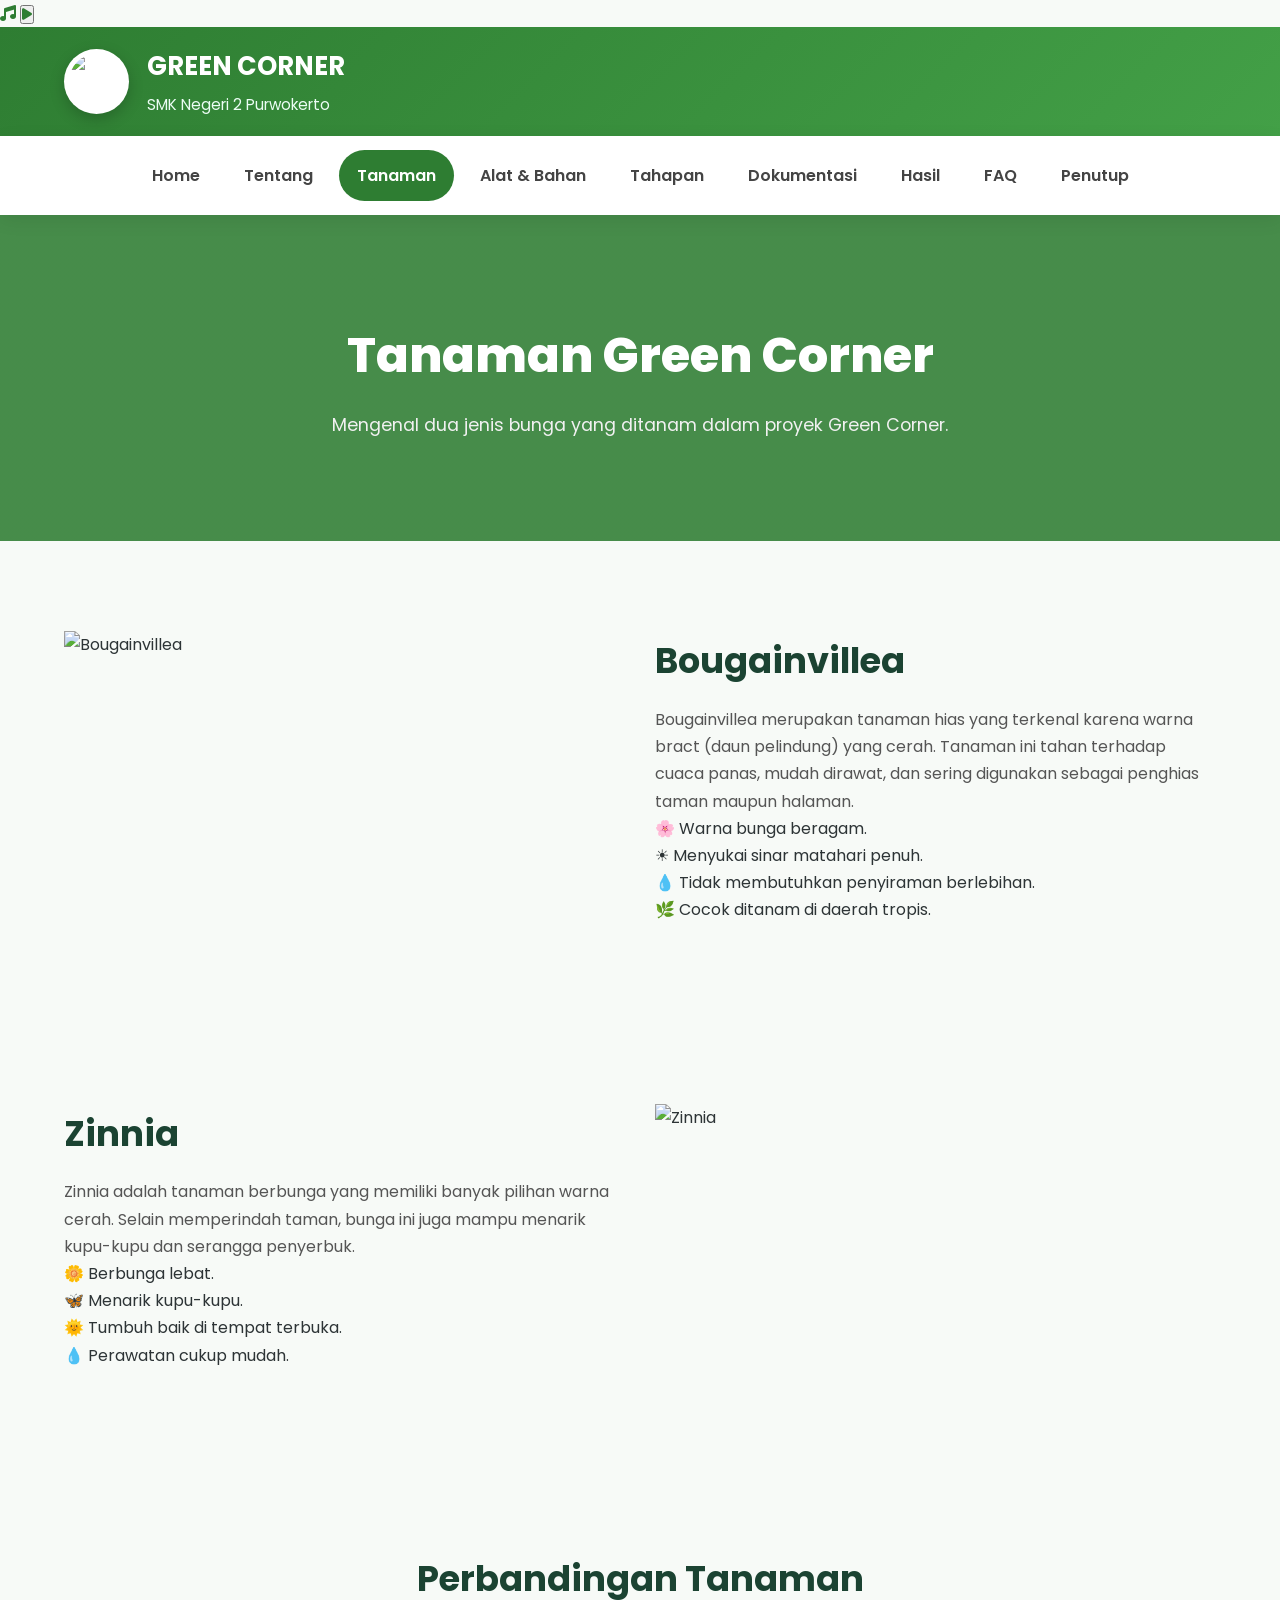
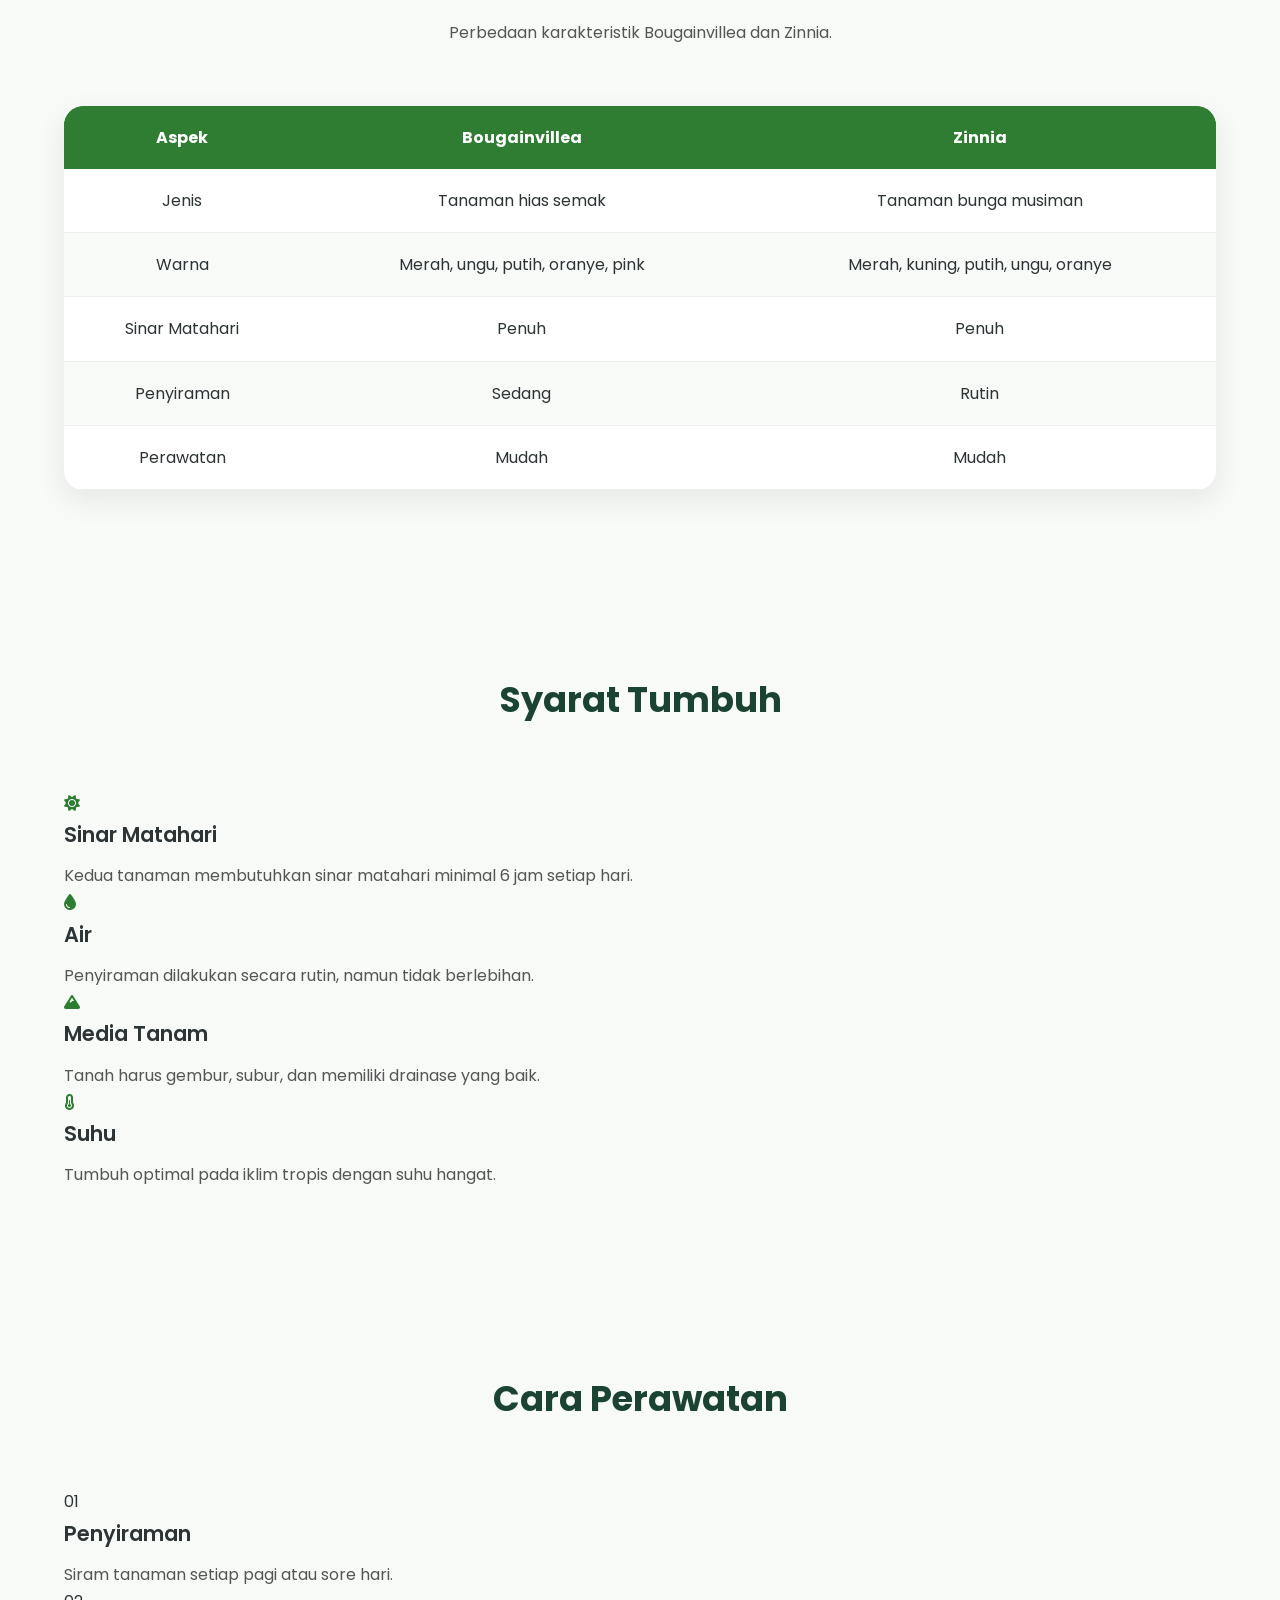
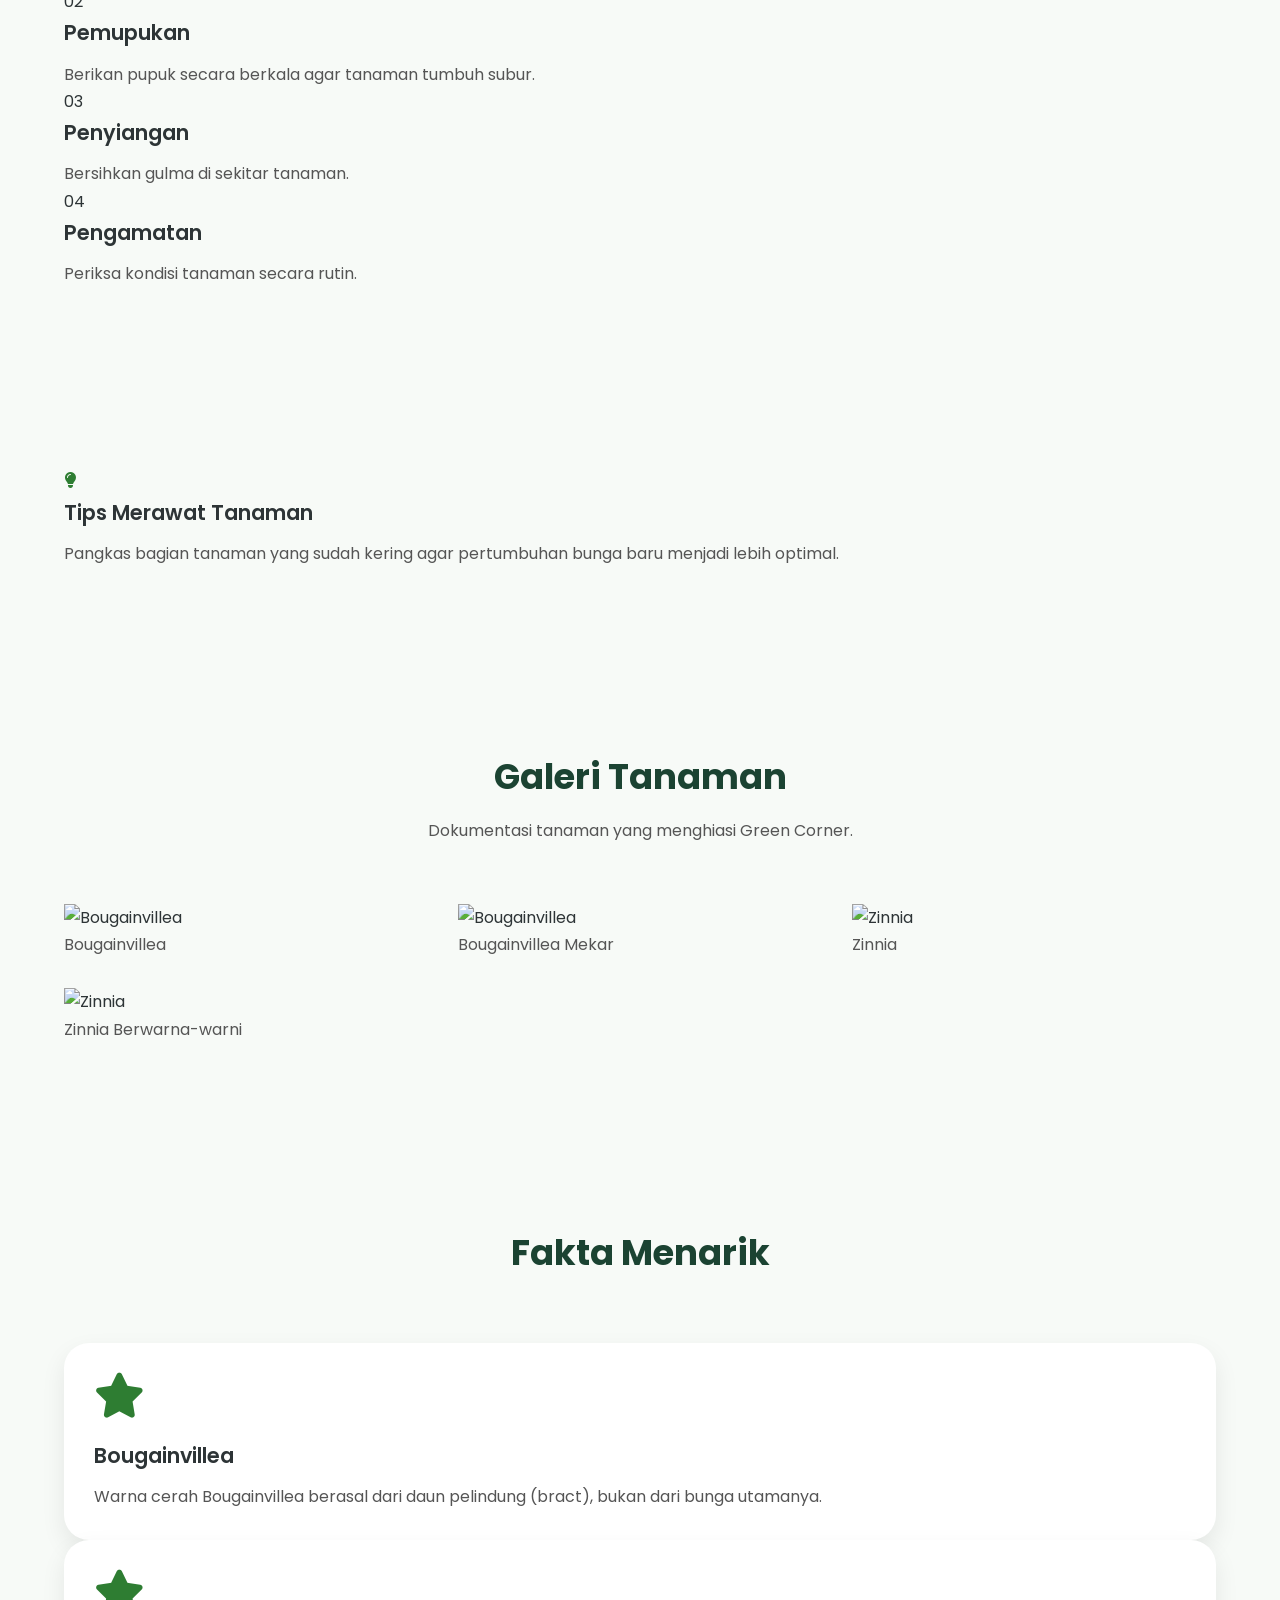
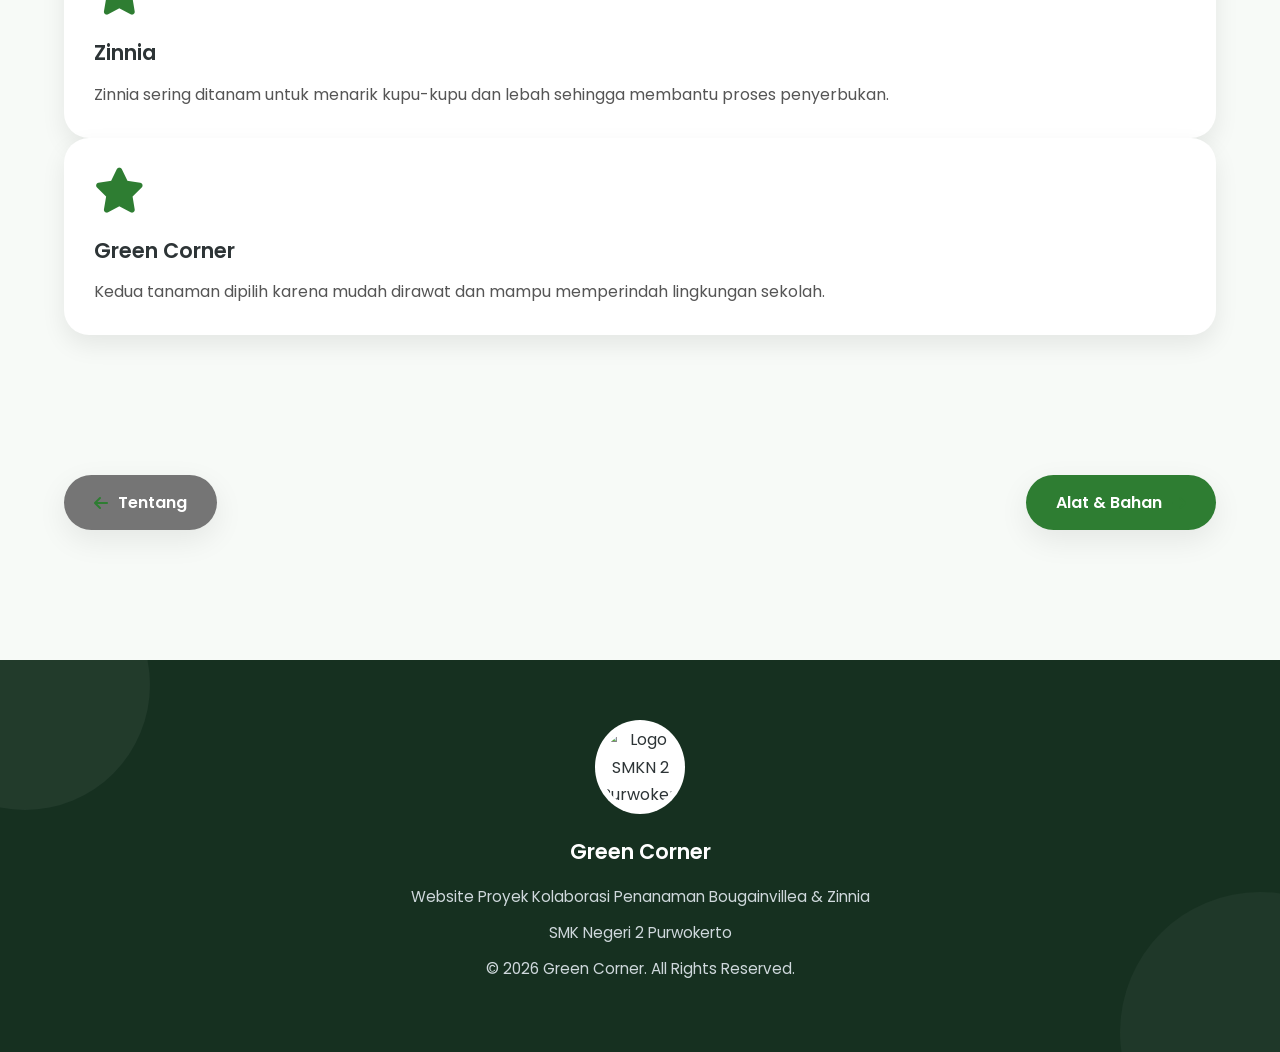
==== tanaman.html @ 32d4b435 "first file" ====
<!DOCTYPE html>
<html lang="id">

<head>

    <meta charset="UTF-8">

    <meta name="viewport" content="width=device-width, initial-scale=1.0">

    <title>Tanaman | Green Corner</title>

    <link rel="icon" href="assets/logo/logo.png">

    <!-- Google Font -->

    <link rel="preconnect" href="https://fonts.googleapis.com">

    <link rel="preconnect" href="https://fonts.gstatic.com" crossorigin>

    <link href="https://fonts.googleapis.com/css2?family=Poppins:wght@300;400;500;600;700;800&display=swap"
        rel="stylesheet">

    <!-- Font Awesome -->

    <link rel="stylesheet"
        href="https://cdnjs.cloudflare.com/ajax/libs/font-awesome/6.7.2/css/all.min.css">

    <!-- CSS -->

    <link rel="stylesheet" href="style.css">

</head>


<!-- =====================================
     MUSIC PLAYER
===================================== -->

<div class="music-player">


<i class="fa-solid fa-music"></i>


<button id="musicBtn">

<i class="fa-solid fa-play"></i>

</button>


<audio id="bgMusic" loop>

<source src="assets/music/nature.mp3">

</audio>


</div>



<body>

<!-- ===================================== -->
<!-- HEADER -->
<!-- ===================================== -->

<header class="top-header">

    <div class="container">

        <div class="header-content">

            <img src="assets/logo/logo.png"
                alt="Logo"
                class="logo">

            <div>

                <h2>GREEN CORNER</h2>

                <p>SMK Negeri 2 Purwokerto</p>

            </div>

        </div>

    </div>

</header>

<!-- ===================================== -->
<!-- NAVBAR -->
<!-- ===================================== -->

<nav class="navbar">

    <div class="container">

        <ul>

            <li><a href="home.html">Home</a></li>

            <li><a href="tentang.html">Tentang</a></li>

            <li><a href="tanaman.html" class="active">Tanaman</a></li>

            <li><a href="alat.html">Alat & Bahan</a></li>

            <li><a href="tahapan.html">Tahapan</a></li>

            <li><a href="dokumentasi.html">Dokumentasi</a></li>

            <li><a href="hasil.html">Hasil</a></li>

            <li><a href="faq.html">FAQ</a></li>

            <li><a href="penutup.html">Penutup</a></li>

        </ul>

    </div>

</nav>

<!-- ===================================== -->
<!-- PAGE BANNER -->
<!-- ===================================== -->

<section class="page-banner">

    <div class="container">

        <h1>Tanaman Green Corner</h1>

        <p>

            Mengenal dua jenis bunga yang ditanam
            dalam proyek Green Corner.

        </p>

    </div>

</section>

<!-- ===================================== -->
<!-- BOUGAINVILLEA -->
<!-- ===================================== -->

<section class="plant-section">

    <div class="container">

        <div class="plant-grid">

            <div class="plant-image">

                <img src="assets/images/bougainvillea.jpg"
                    alt="Bougainvillea">

            </div>

            <div class="plant-content">

                <h2>Bougainvillea</h2>

                <p>

                    Bougainvillea merupakan tanaman hias yang terkenal
                    karena warna bract (daun pelindung) yang cerah.
                    Tanaman ini tahan terhadap cuaca panas,
                    mudah dirawat, dan sering digunakan sebagai
                    penghias taman maupun halaman.

                </p>

                <ul>

                    <li>🌸 Warna bunga beragam.</li>

                    <li>☀ Menyukai sinar matahari penuh.</li>

                    <li>💧 Tidak membutuhkan penyiraman berlebihan.</li>

                    <li>🌿 Cocok ditanam di daerah tropis.</li>

                </ul>

            </div>

        </div>

    </div>

</section>

<!-- ===================================== -->
<!-- ZINNIA -->
<!-- ===================================== -->

<section class="plant-section">

    <div class="container">

        <div class="plant-grid reverse">

            <div class="plant-content">

                <h2>Zinnia</h2>

                <p>

                    Zinnia adalah tanaman berbunga yang memiliki
                    banyak pilihan warna cerah. Selain memperindah
                    taman, bunga ini juga mampu menarik kupu-kupu
                    dan serangga penyerbuk.

                </p>

                <ul>

                    <li>🌼 Berbunga lebat.</li>

                    <li>🦋 Menarik kupu-kupu.</li>

                    <li>🌞 Tumbuh baik di tempat terbuka.</li>

                    <li>💧 Perawatan cukup mudah.</li>

                </ul>

            </div>

            <div class="plant-image">

                <img src="assets/images/zinnia.jpg"
                    alt="Zinnia">

            </div>

        </div>

    </div>

</section>


<!-- ===================================== -->
<!-- PERBANDINGAN TANAMAN -->
<!-- ===================================== -->

<section class="comparison">

    <div class="container">

        <div class="section-title">

            <h2>Perbandingan Tanaman</h2>

            <p>
                Perbedaan karakteristik Bougainvillea dan Zinnia.
            </p>

        </div>

        <div class="table-responsive">

            <table>

                <thead>

                    <tr>

                        <th>Aspek</th>

                        <th>Bougainvillea</th>

                        <th>Zinnia</th>

                    </tr>

                </thead>

                <tbody>

                    <tr>

                        <td>Jenis</td>

                        <td>Tanaman hias semak</td>

                        <td>Tanaman bunga musiman</td>

                    </tr>

                    <tr>

                        <td>Warna</td>

                        <td>Merah, ungu, putih, oranye, pink</td>

                        <td>Merah, kuning, putih, ungu, oranye</td>

                    </tr>

                    <tr>

                        <td>Sinar Matahari</td>

                        <td>Penuh</td>

                        <td>Penuh</td>

                    </tr>

                    <tr>

                        <td>Penyiraman</td>

                        <td>Sedang</td>

                        <td>Rutin</td>

                    </tr>

                    <tr>

                        <td>Perawatan</td>

                        <td>Mudah</td>

                        <td>Mudah</td>

                    </tr>

                </tbody>

            </table>

        </div>

    </div>

</section>

<!-- ===================================== -->
<!-- SYARAT TUMBUH -->
<!-- ===================================== -->

<section class="requirements">

    <div class="container">

        <div class="section-title">

            <h2>Syarat Tumbuh</h2>

        </div>

        <div class="requirement-grid">

            <div class="requirement-card">

                <i class="fa-solid fa-sun"></i>

                <h3>Sinar Matahari</h3>

                <p>

                    Kedua tanaman membutuhkan sinar matahari
                    minimal 6 jam setiap hari.

                </p>

            </div>

            <div class="requirement-card">

                <i class="fa-solid fa-droplet"></i>

                <h3>Air</h3>

                <p>

                    Penyiraman dilakukan secara rutin,
                    namun tidak berlebihan.

                </p>

            </div>

            <div class="requirement-card">

                <i class="fa-solid fa-mountain"></i>

                <h3>Media Tanam</h3>

                <p>

                    Tanah harus gembur, subur,
                    dan memiliki drainase yang baik.

                </p>

            </div>

            <div class="requirement-card">

                <i class="fa-solid fa-temperature-half"></i>

                <h3>Suhu</h3>

                <p>

                    Tumbuh optimal pada iklim tropis
                    dengan suhu hangat.

                </p>

            </div>

        </div>

    </div>

</section>

<!-- ===================================== -->
<!-- CARA PERAWATAN -->
<!-- ===================================== -->

<section class="care">

    <div class="container">

        <div class="section-title">

            <h2>Cara Perawatan</h2>

        </div>

        <div class="care-grid">

            <div class="care-card">

                <span>01</span>

                <h3>Penyiraman</h3>

                <p>

                    Siram tanaman setiap pagi
                    atau sore hari.

                </p>

            </div>

            <div class="care-card">

                <span>02</span>

                <h3>Pemupukan</h3>

                <p>

                    Berikan pupuk secara berkala
                    agar tanaman tumbuh subur.

                </p>

            </div>

            <div class="care-card">

                <span>03</span>

                <h3>Penyiangan</h3>

                <p>

                    Bersihkan gulma di sekitar tanaman.

                </p>

            </div>

            <div class="care-card">

                <span>04</span>

                <h3>Pengamatan</h3>

                <p>

                    Periksa kondisi tanaman
                    secara rutin.

                </p>

            </div>

        </div>

    </div>

</section>

<!-- ===================================== -->
<!-- TIPS MERAWAT -->
<!-- ===================================== -->

<section class="plant-tips">

    <div class="container">

        <div class="tips-box">

            <i class="fa-solid fa-lightbulb"></i>

            <div>

                <h3>Tips Merawat Tanaman</h3>

                <p>

                    Pangkas bagian tanaman yang sudah kering
                    agar pertumbuhan bunga baru menjadi lebih optimal.

                </p>

            </div>

        </div>

    </div>

</section>


<!-- ===================================== -->
<!-- GALERI TANAMAN -->
<!-- ===================================== -->

<section class="gallery">

    <div class="container">

        <div class="section-title">

            <h2>Galeri Tanaman</h2>

            <p>
                Dokumentasi tanaman yang menghiasi Green Corner.
            </p>

        </div>

        <div class="gallery-grid">

            <div class="gallery-card">

                <img src="assets/images/bougainvillea1.jpg"
                     alt="Bougainvillea">

                <p>Bougainvillea</p>

            </div>

            <div class="gallery-card">

                <img src="assets/images/bougainvillea2.jpg"
                     alt="Bougainvillea">

                <p>Bougainvillea Mekar</p>

            </div>

            <div class="gallery-card">

                <img src="assets/images/zinnia1.jpg"
                     alt="Zinnia">

                <p>Zinnia</p>

            </div>

            <div class="gallery-card">

                <img src="assets/images/zinnia2.jpg"
                     alt="Zinnia">

                <p>Zinnia Berwarna-warni</p>

            </div>

        </div>

    </div>

</section>


<!-- ===================================== -->
<!-- FAKTA MENARIK -->
<!-- ===================================== -->

<section class="facts">

    <div class="container">

        <div class="section-title">

            <h2>Fakta Menarik</h2>

        </div>

        <div class="fact-grid">

            <div class="fact-card">

                <i class="fa-solid fa-star"></i>

                <h3>Bougainvillea</h3>

                <p>

                    Warna cerah Bougainvillea berasal dari daun
                    pelindung (bract), bukan dari bunga utamanya.

                </p>

            </div>

            <div class="fact-card">

                <i class="fa-solid fa-star"></i>

                <h3>Zinnia</h3>

                <p>

                    Zinnia sering ditanam untuk menarik kupu-kupu
                    dan lebah sehingga membantu proses penyerbukan.

                </p>

            </div>

            <div class="fact-card">

                <i class="fa-solid fa-star"></i>

                <h3>Green Corner</h3>

                <p>

                    Kedua tanaman dipilih karena mudah dirawat
                    dan mampu memperindah lingkungan sekolah.

                </p>

            </div>

        </div>

    </div>

</section>


<!-- ===================================== -->
<!-- PAGE NAVIGATION -->
<!-- ===================================== -->

<section class="page-navigation">

    <div class="container">

        <div class="navigation-button">

            <a href="tentang.html" class="back-btn">

                <i class="fa-solid fa-arrow-left"></i>

                Tentang

            </a>

            <a href="alat.html" class="next-btn">

                Alat & Bahan

                <i class="fa-solid fa-arrow-right"></i>

            </a>

        </div>

    </div>

</section>


<!-- ===================================== -->
<!-- FOOTER -->
<!-- ===================================== -->

<footer>

    <div class="container">

        <img src="assets/logo/logo.png"
             class="footer-logo"
             alt="Logo SMKN 2 Purwokerto">

        <h3>Green Corner</h3>

        <p>

            Website Proyek Kolaborasi
            Penanaman Bougainvillea & Zinnia

        </p>

        <p>

            SMK Negeri 2 Purwokerto

        </p>

        <p>

            © 2026 Green Corner.
            All Rights Reserved.

        </p>

    </div>

</footer>

<script src="js/script.js"></script>

</body>
</html>
---- style.css ----
/* =====================================================
   GREEN CORNER
   Website Proyek Kolaborasi
   Author : Kelompok Green Corner
===================================================== */

/* =========================
   RESET
========================= */

*{

margin:0;

padding:0;

box-sizing:border-box;

scroll-behavior:smooth;

}

html{

scroll-behavior:smooth;

}

body{

font-family:'Poppins',sans-serif;

background:#f7faf7;

color:#2d3436;

line-height:1.7;

overflow-x:hidden;

}

/* =========================
   ROOT COLOR
========================= */

:root{

--primary:#2E7D32;

--secondary:#43A047;

--accent:#81C784;

--light:#E8F5E9;

--white:#ffffff;

--dark:#1B4332;

--gray:#6c757d;

--shadow:0 10px 30px rgba(0,0,0,.08);

--radius:20px;

}

/* =========================
   CONTAINER
========================= */

.container{

width:90%;

max-width:1200px;

margin:auto;

}

/* =========================
   SECTION
========================= */

section{

padding:90px 0;

}

/* =========================
   IMAGE
========================= */

img{

max-width:100%;

display:block;

}

/* =========================
   LINK
========================= */

a{

text-decoration:none;

color:inherit;

}

/* =========================
   LIST
========================= */

ul{

list-style:none;

}

/* =========================
   HEADING
========================= */

h1{

font-size:3rem;

font-weight:800;

color:var(--dark);

}

h2{

font-size:2.2rem;

font-weight:700;

margin-bottom:15px;

color:var(--dark);

}

h3{

font-size:1.3rem;

font-weight:600;

margin-bottom:10px;

}

p{

color:#555;

}

/* =========================
   SECTION TITLE
========================= */

.section-title{

text-align:center;

margin-bottom:60px;

}

.section-title h2{

margin-bottom:10px;

}

.section-title p{

max-width:700px;

margin:auto;

}

/* =========================
   BUTTON
========================= */

.btn-primary,

.back-btn,

.next-btn{

display:inline-flex;

align-items:center;

gap:10px;

padding:14px 30px;

border-radius:50px;

font-weight:600;

transition:.3s;

background:var(--primary);

color:white;

box-shadow:var(--shadow);

}

.btn-primary:hover,

.back-btn:hover,

.next-btn:hover{

background:var(--secondary);

transform:translateY(-4px);

}

/* =========================
   CARD
========================= */

.card{

background:white;

border-radius:var(--radius);

box-shadow:var(--shadow);

padding:30px;

transition:.35s;

}

.card:hover{

transform:translateY(-10px);

}

/* =========================
   GRID
========================= */

.grid{

display:grid;

gap:30px;

}

/* =========================
   TABLE
========================= */

table{

width:100%;

border-collapse:collapse;

background:white;

box-shadow:var(--shadow);

border-radius:15px;

overflow:hidden;

}

th{

background:var(--primary);

color:white;

padding:18px;

}

td{

padding:16px;

border-bottom:1px solid #eee;

text-align:center;

}

/* =========================
   ICON
========================= */

i{

color:var(--primary);

}

/* =====================================================
   HEADER
===================================================== */

.top-header{

background:linear-gradient(135deg,var(--primary),var(--secondary));

padding:18px 0;

color:white;

}

.header-content{

display:flex;

align-items:center;

gap:18px;

}

.logo{

width:65px;

height:65px;

object-fit:cover;

border-radius:50%;

background:white;

padding:5px;

box-shadow:0 5px 15px rgba(0,0,0,.2);

}

.header-content h2{

color:white;

font-size:1.6rem;

margin-bottom:3px;

}

.header-content p{

color:#ecfdf5;

font-size:.95rem;

}


/* =====================================================
   NAVBAR
===================================================== */

.navbar{

position:sticky;

top:0;

z-index:1000;

background:white;

box-shadow:0 5px 18px rgba(0,0,0,.08);

}

.navbar .container{

display:flex;

justify-content:center;

align-items:center;

}

.navbar ul{

display:flex;

align-items:center;

gap:8px;

flex-wrap:wrap;

padding:14px 0;

}

.navbar li{

list-style:none;

}

.navbar a{

display:block;

padding:12px 18px;

border-radius:50px;

font-weight:600;

transition:.3s;

color:#444;

}

.navbar a:hover{

background:var(--light);

color:var(--primary);

}

.navbar a.active{

background:var(--primary);

color:white;

}


/* =====================================================
   PAGE BANNER
===================================================== */

.page-banner{

background:linear-gradient(rgba(46,125,50,.88),
rgba(46,125,50,.88)),
url("../assets/images/banner.jpg");

background-size:cover;

background-position:center;

padding:100px 20px;

text-align:center;

color:white;

}

.page-banner h1{

font-size:3rem;

color:white;

margin-bottom:15px;

}

.page-banner p{

color:#f1f1f1;

font-size:1.1rem;

max-width:750px;

margin:auto;

}


/* =====================================================
   FOOTER
===================================================== */

footer{

background:#163020;

padding:60px 20px;

text-align:center;

margin-top:80px;

}

.footer-logo{

width:90px;

margin:auto;

margin-bottom:20px;

border-radius:50%;

background:white;

padding:6px;

}

footer h3{

color:white;

margin-bottom:15px;

}

footer p{

color:#cfd8dc;

margin-bottom:10px;

font-size:.95rem;

}


/* =====================================================
   PAGE NAVIGATION
===================================================== */

.page-navigation{

padding:50px 0;

}

.navigation-button{

display:flex;

justify-content:space-between;

align-items:center;

gap:20px;

flex-wrap:wrap;

}

.back-btn{

background:#757575;

}

.back-btn:hover{

background:#616161;

}

.next-btn{

background:var(--primary);

}

.next-btn:hover{

background:var(--secondary);

}

/* =====================================================
   HOME HERO
===================================================== */

.hero{

min-height:100vh;

display:flex;

align-items:center;

background:linear-gradient(rgba(0,0,0,.45),
rgba(0,0,0,.45)),
url("../assets/images/hero.jpg");

background-size:cover;

background-position:center;

color:white;

position:relative;

overflow:hidden;

}

.hero .container{

display:flex;

justify-content:space-between;

align-items:center;

gap:60px;

flex-wrap:wrap;

}

.hero-content{

flex:1;

}

.hero-content h1{

font-size:4rem;

line-height:1.2;

margin-bottom:20px;

color:white;

}

.hero-content span{

color:#A5D6A7;

}

.hero-content p{

font-size:1.15rem;

margin-bottom:35px;

color:#f5f5f5;

max-width:650px;

}

.hero-button{

display:flex;

gap:20px;

flex-wrap:wrap;

}


/* =====================================================
   HERO CARD
===================================================== */

.hero-card{

width:360px;

background:rgba(255,255,255,.15);

backdrop-filter:blur(18px);

border:1px solid rgba(255,255,255,.25);

padding:35px;

border-radius:25px;

box-shadow:0 20px 40px rgba(0,0,0,.25);

animation:float 4s ease-in-out infinite;

}

.hero-card h3{

color:white;

margin-bottom:15px;

}

.hero-card p{

color:#f0f0f0;

margin-bottom:20px;

}

.hero-card ul{

display:flex;

flex-direction:column;

gap:12px;

}

.hero-card li{

display:flex;

align-items:center;

gap:10px;

color:white;

}

.hero-card i{

color:#8BC34A;

}


/* =====================================================
   FEATURE
===================================================== */

.feature-grid{

display:grid;

grid-template-columns:repeat(auto-fit,minmax(260px,1fr));

gap:30px;

}

.feature-card{

background:white;

padding:35px;

border-radius:20px;

box-shadow:var(--shadow);

transition:.35s;

text-align:center;

}

.feature-card:hover{

transform:translateY(-12px);

}

.feature-card i{

font-size:45px;

margin-bottom:20px;

}

.feature-card h3{

margin-bottom:15px;

}


/* =====================================================
   STATISTIC
===================================================== */

.stats{

background:var(--primary);

padding:70px 0;

}

.stats-grid{

display:grid;

grid-template-columns:repeat(auto-fit,minmax(220px,1fr));

gap:30px;

}

.stat-card{

background:white;

border-radius:20px;

padding:35px;

text-align:center;

box-shadow:var(--shadow);

}

.stat-card h2{

font-size:3rem;

color:var(--primary);

margin-bottom:10px;

}

.stat-card p{

font-weight:600;

}


/* =====================================================
   EXPLORE
===================================================== */

.explore{

background:#F4FBF4;

}

.explore-grid{

display:grid;

grid-template-columns:repeat(auto-fit,minmax(300px,1fr));

gap:30px;

}

.explore-card{

background:white;

padding:30px;

border-radius:20px;

box-shadow:var(--shadow);

transition:.3s;

}

.explore-card:hover{

transform:translateY(-10px);

}

.explore-card img{

width:100%;

height:220px;

object-fit:cover;

border-radius:15px;

margin-bottom:20px;

}

.explore-card h3{

margin-bottom:15px;

}

.explore-card a{

display:inline-block;

margin-top:15px;

font-weight:600;

color:var(--primary);

}


/* =====================================================
   FLOAT
===================================================== */

@keyframes float{

0%{

transform:translateY(0);

}

50%{

transform:translateY(-15px);

}

100%{

transform:translateY(0);

}

}

/* =====================================================
   HOME PREVIEW SECTION
===================================================== */

.preview{

background:white;

}


.preview-card{

background:linear-gradient(135deg,#ffffff,#f1f8e9);

padding:45px;

border-radius:30px;

box-shadow:var(--shadow);

text-align:center;

max-width:900px;

margin:auto;

}


.preview-card h2{

color:var(--primary);

}


.preview-card p{

font-size:1.05rem;

margin:20px auto;

}


.preview-card ul{

display:grid;

grid-template-columns:repeat(auto-fit,minmax(220px,1fr));

gap:15px;

margin-top:30px;

}


.preview-card li{

background:white;

padding:18px;

border-radius:15px;

box-shadow:0 5px 15px rgba(0,0,0,.06);

font-weight:500;

transition:.3s;

}


.preview-card li:hover{

transform:translateY(-5px);

background:var(--light);

}


/* =====================================================
   ABOUT PROJECT
===================================================== */


.about-project{

background:#f8fff8;

}


.about-grid{

display:grid;

grid-template-columns:repeat(auto-fit,minmax(300px,1fr));

gap:40px;

align-items:center;

}


.about-image img{

border-radius:25px;

box-shadow:var(--shadow);

height:350px;

width:100%;

object-fit:cover;

}


.about-content h2{

color:var(--primary);

}


.about-content p{

margin-bottom:20px;

}


.about-list{

display:flex;

flex-direction:column;

gap:15px;

}


.about-list li{

display:flex;

align-items:center;

gap:12px;

font-weight:500;

}


.about-list i{

background:var(--light);

padding:12px;

border-radius:50%;

}


/* =====================================================
   MINI TIMELINE
===================================================== */


.timeline{

position:relative;

max-width:900px;

margin:auto;

}


.timeline::before{

content:"";

position:absolute;

left:50%;

top:0;

width:3px;

height:100%;

background:var(--accent);

transform:translateX(-50%);

}


.timeline-item{

width:50%;

padding:20px 40px;

position:relative;

}


.timeline-item:nth-child(odd){

left:0;

text-align:right;

}


.timeline-item:nth-child(even){

left:50%;

}


.timeline-card{

background:white;

padding:25px;

border-radius:20px;

box-shadow:var(--shadow);

}


.timeline-card i{

font-size:30px;

margin-bottom:15px;

}


.timeline-card h3{

color:var(--primary);

}


/* =====================================================
   SCROLL BUTTON
===================================================== */


.scroll-down{

position:absolute;

bottom:30px;

left:50%;

transform:translateX(-50%);

width:45px;

height:45px;

border-radius:50%;

background:white;

display:flex;

justify-content:center;

align-items:center;

animation:bounce 2s infinite;

}


.scroll-down i{

font-size:20px;

}


@keyframes bounce{


0%,100%{

transform:translate(-50%,0);

}


50%{

transform:translate(-50%,15px);

}

}


/* =====================================================
   CARD UMUM
===================================================== */

.feature-card,
.plant-card,
.tool-card,
.step-card,
.doc-card,
.dashboard-card,
.observation-card,
.achievement-card,
.score-card,
.summary-card,
.tip-card,
.fact-card,
.faq-item,
.contact-card,
.closing-card,
.conclusion-card,
.hope-card,
.appreciation-card,
.motto-card,
.ending-card{

background:white;

border-radius:25px;

padding:30px;

box-shadow:0 10px 25px rgba(0,0,0,.08);

transition:.35s;

position:relative;

overflow:hidden;

}


.feature-card:hover,
.plant-card:hover,
.tool-card:hover,
.step-card:hover,
.doc-card:hover,
.dashboard-card:hover,
.observation-card:hover,
.achievement-card:hover,
.score-card:hover,
.summary-card:hover,
.tip-card:hover,
.fact-card:hover,
.faq-item:hover,
.contact-card:hover,
.closing-card:hover,
.conclusion-card:hover,
.hope-card:hover,
.appreciation-card:hover,
.motto-card:hover,
.ending-card:hover{

transform:translateY(-10px);

box-shadow:0 20px 40px rgba(0,0,0,.12);

}


/* =====================================================
   ICON CARD
===================================================== */

.feature-card i,
.plant-card i,
.tool-card i,
.step-card i,
.dashboard-card i,
.achievement-card i,
.score-card i,
.tip-card i,
.fact-card i,
.contact-card i,
.closing-card i,
.appreciation-card i,
.motto-card i,
.ending-card i{

font-size:45px;

margin-bottom:20px;

color:var(--primary);

}


/* =====================================================
   GRID UMUM
===================================================== */

.plant-grid,
.tool-grid,
.step-grid,
.doc-grid,
.dashboard-grid,
.observation-grid,
.achievement-grid,
.score-grid,
.summary-grid,
.tips-grid,
.facts-grid,
.hope-grid{

display:grid;

grid-template-columns:repeat(auto-fit,minmax(280px,1fr));

gap:30px;

}


/* =====================================================
   PLANT CARD
===================================================== */

.plant-card img{

width:100%;

height:230px;

object-fit:cover;

border-radius:18px;

margin-bottom:20px;

}


.plant-card h3{

color:var(--primary);

margin-bottom:15px;

}


/* =====================================================
   TOOL CARD
===================================================== */

.tool-card{

text-align:center;

}


.tool-card img{

width:90px;

height:90px;

margin:auto;

margin-bottom:20px;

}


/* =====================================================
   STEP CARD
===================================================== */

.step-card{

text-align:center;

}


.step-number{

width:55px;

height:55px;

border-radius:50%;

background:var(--primary);

color:white;

display:flex;

align-items:center;

justify-content:center;

font-size:22px;

font-weight:bold;

margin:auto;

margin-bottom:20px;

}


/* =====================================================
   DASHBOARD CARD
===================================================== */

.dashboard-card{

text-align:center;

}


.dashboard-card h2{

font-size:2.8rem;

color:var(--primary);

margin-bottom:10px;

}


/* =====================================================
   DOKUMENTASI
===================================================== */

.doc-card img{

width:100%;

height:220px;

object-fit:cover;

border-radius:15px;

margin-bottom:20px;

}


/* =====================================================
   QUOTE CARD
===================================================== */

.quote-card{

background:linear-gradient(135deg,var(--primary),var(--secondary));

padding:60px;

border-radius:30px;

color:white;

text-align:center;

box-shadow:var(--shadow);

}


.quote-card i{

font-size:55px;

color:#C8E6C9;

margin-bottom:20px;

}


.quote-card blockquote{

font-size:1.6rem;

font-style:italic;

margin-bottom:20px;

line-height:1.7;

}


.quote-card p{

color:white;

}


/* =====================================================
   MOTTO
===================================================== */

.motto-card{

text-align:center;

background:linear-gradient(135deg,#43A047,#2E7D32);

color:white;

}


.motto-card h2{

color:white;

margin-bottom:20px;

}


.motto-card p{

color:#ecfdf5;

}

/* =====================================================
   HASIL OBSERVASI
===================================================== */

/* =========================
   PROGRESS BAR
========================= */

.progress-section{

background:#f8fff8;

}

.progress-box{

margin-bottom:35px;

}

.progress-box h3{

margin-bottom:12px;

color:var(--primary);

}

.progress-bar{

width:100%;

height:28px;

background:#dfeee0;

border-radius:50px;

overflow:hidden;

box-shadow:inset 0 2px 5px rgba(0,0,0,.08);

}

.progress-fill{

height:100%;

background:linear-gradient(90deg,var(--primary),var(--accent));

border-radius:50px;

display:flex;

align-items:center;

justify-content:flex-end;

padding-right:15px;

font-weight:600;

color:white;

animation:progressLoad 2s ease;

}


/* =========================
   TABLE
========================= */

.table-responsive{

overflow-x:auto;

border-radius:20px;

box-shadow:var(--shadow);

}

table{

min-width:700px;

}

thead{

background:var(--primary);

}

thead th{

padding:18px;

color:white;

font-size:16px;

}

tbody tr{

transition:.3s;

}

tbody tr:nth-child(even){

background:#f7faf7;

}

tbody tr:hover{

background:#E8F5E9;

}

tbody td{

padding:18px;

}


/* =========================
   SUMMARY
========================= */

.summary-card{

text-align:center;

}

.summary-card i{

font-size:55px;

margin-bottom:20px;

color:#4CAF50;

}


/* =========================
   ACHIEVEMENT
========================= */

.achievement{

background:#f5fbf5;

}

.achievement-card{

text-align:center;

}

.achievement-card h3{

font-size:2rem;

color:var(--primary);

margin-bottom:12px;

}


/* =========================
   SCORE
========================= */

.final-score{

background:white;

}

.score-grid{

display:grid;

grid-template-columns:repeat(auto-fit,minmax(280px,1fr));

gap:30px;

}

.score-card{

text-align:center;

}

.score-card h1{

font-size:4rem;

color:var(--primary);

margin:15px 0;

}


/* =========================
   DASHBOARD
========================= */

.dashboard-grid{

display:grid;

grid-template-columns:repeat(auto-fit,minmax(220px,1fr));

gap:25px;

}

.dashboard-card{

text-align:center;

}

.dashboard-card h2{

font-size:3rem;

color:var(--primary);

margin-bottom:8px;

}


/* =========================
   OBSERVATION CARD
========================= */

.observation-card{

border-left:6px solid var(--primary);

}

.observation-card h3{

margin-bottom:15px;

color:var(--primary);

}


/* =========================
   ANIMATION
========================= */

@keyframes progressLoad{

from{

width:0;

}

}

/* =====================================================
   DOKUMENTASI
===================================================== */

.gallery-grid{

display:grid;

grid-template-columns:repeat(auto-fit,minmax(280px,1fr));

gap:30px;

}

.gallery-item{

position:relative;

overflow:hidden;

border-radius:20px;

box-shadow:var(--shadow);

cursor:pointer;

transition:.35s;

background:white;

}

.gallery-item:hover{

transform:translateY(-8px);

}

.gallery-item img{

width:100%;

height:260px;

object-fit:cover;

transition:.5s;

}

.gallery-item:hover img{

transform:scale(1.08);

}

.gallery-caption{

padding:20px;

background:white;

}

.gallery-caption h3{

color:var(--primary);

margin-bottom:8px;

}


/* =====================================================
   LIGHTBOX
===================================================== */

.lightbox{

position:fixed;

top:0;

left:0;

width:100%;

height:100%;

background:rgba(0,0,0,.85);

display:none;

justify-content:center;

align-items:center;

z-index:9999;

}

.lightbox img{

max-width:90%;

max-height:90%;

border-radius:20px;

box-shadow:0 20px 50px rgba(0,0,0,.4);

}


/* =====================================================
   FAQ
===================================================== */

.faq-list{

display:flex;

flex-direction:column;

gap:20px;

}

.faq-item{

padding:0;

overflow:hidden;

}

.faq-question{

width:100%;

padding:22px 30px;

background:white;

border:none;

display:flex;

justify-content:space-between;

align-items:center;

cursor:pointer;

font-size:18px;

font-weight:600;

}

.faq-question i{

transition:.3s;

}

.faq-answer{

padding:0 30px;

max-height:0;

overflow:hidden;

transition:.4s;

background:#f8fff8;

}

.faq-item.active .faq-answer{

padding:20px 30px;

max-height:250px;

}

.faq-item.active .faq-question i{

transform:rotate(180deg);

}


/* =====================================================
   SEARCH BOX
===================================================== */

.search-box{

max-width:650px;

margin:auto;

display:flex;

align-items:center;

background:white;

padding:18px 25px;

border-radius:50px;

box-shadow:var(--shadow);

}

.search-box i{

font-size:20px;

margin-right:15px;

}

.search-box input{

flex:1;

border:none;

outline:none;

font-size:16px;

background:none;

}


/* =====================================================
   AI ASSISTANT
===================================================== */

.ai-card{

background:linear-gradient(135deg,#2E7D32,#43A047);

padding:45px;

border-radius:30px;

color:white;

text-align:center;

box-shadow:var(--shadow);

}

.ai-card h2{

color:white;

margin-bottom:15px;

}

.ai-card p{

color:#f5f5f5;

margin-bottom:30px;

}

.ai-card i{

font-size:55px;

color:white;

margin-bottom:20px;

}

.ai-search{

display:flex;

gap:15px;

margin-bottom:25px;

flex-wrap:wrap;

}

.ai-search input{

flex:1;

padding:16px;

border:none;

border-radius:50px;

font-size:16px;

outline:none;

}

.ai-search button{

padding:16px 28px;

border:none;

border-radius:50px;

background:white;

color:var(--primary);

font-size:18px;

cursor:pointer;

transition:.3s;

}

.ai-search button:hover{

transform:scale(1.05);

}

#aiAnswer{

background:rgba(255,255,255,.15);

padding:20px;

border-radius:15px;

text-align:left;

}


/* =====================================================
   CONTACT
===================================================== */

.contact-card{

text-align:center;

}

.contact-card i{

font-size:55px;

margin-bottom:20px;

}

.contact-card .btn-primary{

margin-top:25px;

}

/* =====================================================
   RESPONSIVE TABLET
===================================================== */

@media(max-width:992px){

.hero .container{

flex-direction:column;

text-align:center;

}

.hero-content h1{

font-size:3rem;

}

.hero-card{

width:100%;

max-width:500px;

}

.about-grid{

grid-template-columns:1fr;

}

.timeline::before{

left:25px;

}

.timeline-item{

width:100%;

left:0!important;

padding-left:70px;

padding-right:20px;

text-align:left!important;

}

.navigation-button{

justify-content:center;

}

}


/* =====================================================
   RESPONSIVE HP
===================================================== */

@media(max-width:768px){

section{

padding:70px 0;

}

.container{

width:94%;

}

h1{

font-size:2.2rem;

}

h2{

font-size:1.8rem;

}

p{

font-size:.95rem;

}

.header-content{

flex-direction:column;

text-align:center;

}

.logo{

width:55px;

height:55px;

}

.navbar ul{

flex-direction:column;

gap:12px;

padding:15px 0;

}

.navbar a{

width:100%;

text-align:center;

}

.hero{

min-height:85vh;

}

.hero-content h1{

font-size:2.5rem;

}

.hero-content p{

font-size:1rem;

}

.hero-button{

justify-content:center;

}

.feature-grid,

.plant-grid,

.tool-grid,

.step-grid,

.doc-grid,

.dashboard-grid,

.summary-grid,

.tips-grid,

.facts-grid,

.hope-grid,

.score-grid,

.stats-grid,

.explore-grid{

grid-template-columns:1fr;

}

.preview-card,

.quote-card,

.ai-card{

padding:30px;

}

.quote-card blockquote{

font-size:1.2rem;

}

.page-banner{

padding:70px 20px;

}

.page-banner h1{

font-size:2.2rem;

}

.search-box{

padding:14px 18px;

}

.ai-search{

flex-direction:column;

}

.ai-search button{

width:100%;

}

.navigation-button{

flex-direction:column;

}

.back-btn,

.next-btn{

width:100%;

justify-content:center;

}

.footer-logo{

width:70px;

}

}


/* =====================================================
   RESPONSIVE HP KECIL
===================================================== */

@media(max-width:480px){

.hero-content h1{

font-size:2rem;

}

.hero-card{

padding:25px;

}

.preview-card{

padding:25px;

}

.feature-card,

.plant-card,

.tool-card,

.step-card,

.doc-card,

.dashboard-card,

.summary-card,

.tip-card,

.fact-card,

.score-card,

.contact-card{

padding:22px;

}

table{

font-size:14px;

}

th,

td{

padding:12px;

}

}

/* =====================================================
   PREMIUM ANIMATION
===================================================== */

/* Fade In */

.fade-in{

opacity:0;

transform:translateY(30px);

animation:fadeIn .8s ease forwards;

}

@keyframes fadeIn{

to{

opacity:1;

transform:translateY(0);

}

}


/* Floating */

.float{

animation:floating 4s ease-in-out infinite;

}

@keyframes floating{

0%{

transform:translateY(0);

}

50%{

transform:translateY(-12px);

}

100%{

transform:translateY(0);

}

}


/* Pulse */

.pulse{

animation:pulse 2s infinite;

}

@keyframes pulse{

0%{

transform:scale(1);

}

50%{

transform:scale(1.06);

}

100%{

transform:scale(1);

}

}


/* Glow */

.glow{

transition:.35s;

}

.glow:hover{

box-shadow:0 0 25px rgba(76,175,80,.45);

}


/* Rotate Icon */

.rotate:hover i{

transform:rotate(360deg);

transition:.8s;

}


/* Image Hover */

img{

transition:.45s;

}

img:hover{

transform:scale(1.03);

}


/* Card Hover */

.card,

.feature-card,

.plant-card,

.tool-card,

.step-card,

.doc-card,

.dashboard-card,

.summary-card,

.tip-card,

.fact-card,

.score-card,

.hope-card,

.contact-card,

.quote-card{

transition:.35s;

}

.card:hover,

.feature-card:hover,

.plant-card:hover,

.tool-card:hover,

.step-card:hover,

.doc-card:hover,

.dashboard-card:hover,

.summary-card:hover,

.tip-card:hover,

.fact-card:hover,

.score-card:hover,

.hope-card:hover,

.contact-card:hover,

.quote-card:hover{

transform:translateY(-8px);

}


/* Ripple Button */

.btn-primary,

.back-btn,

.next-btn{

position:relative;

overflow:hidden;

}

.btn-primary::before,

.back-btn::before,

.next-btn::before{

content:"";

position:absolute;

width:0;

height:0;

border-radius:50%;

background:rgba(255,255,255,.25);

top:50%;

left:50%;

transform:translate(-50%,-50%);

transition:.45s;

}

.btn-primary:hover::before,

.back-btn:hover::before,

.next-btn:hover::before{

width:320px;

height:320px;

}


/* Scrollbar */

::-webkit-scrollbar{

width:10px;

}

::-webkit-scrollbar-track{

background:#e8f5e9;

}

::-webkit-scrollbar-thumb{

background:var(--primary);

border-radius:20px;

}

::-webkit-scrollbar-thumb:hover{

background:var(--secondary);

}


/* Selection */

::selection{

background:var(--primary);

color:white;

}


/* Smooth */

*{

transition:background .3s,color .3s,border .3s;

}


/* Shadow Hover */

.shadow-hover:hover{

box-shadow:0 15px 40px rgba(46,125,50,.2);

}


/* Zoom */

.zoom:hover{

transform:scale(1.05);

}


/* Divider */

.divider{

width:100px;

height:4px;

background:var(--primary);

margin:20px auto;

border-radius:20px;

}


/* Glass */

.glass{

background:rgba(255,255,255,.18);

backdrop-filter:blur(15px);

border:1px solid rgba(255,255,255,.25);

}


/* Gradient Text */

.gradient-text{

background:linear-gradient(90deg,#2E7D32,#66BB6A);

-webkit-background-clip:text;

-webkit-text-fill-color:transparent;

}


/* Footer */

footer{

position:relative;

overflow:hidden;

}

footer::before{

content:"";

position:absolute;

left:-100px;

top:-100px;

width:250px;

height:250px;

background:rgba(255,255,255,.05);

border-radius:50%;

}

footer::after{

content:"";

position:absolute;

right:-120px;

bottom:-120px;

width:280px;

height:280px;

background:rgba(255,255,255,.04);

border-radius:50%;

}
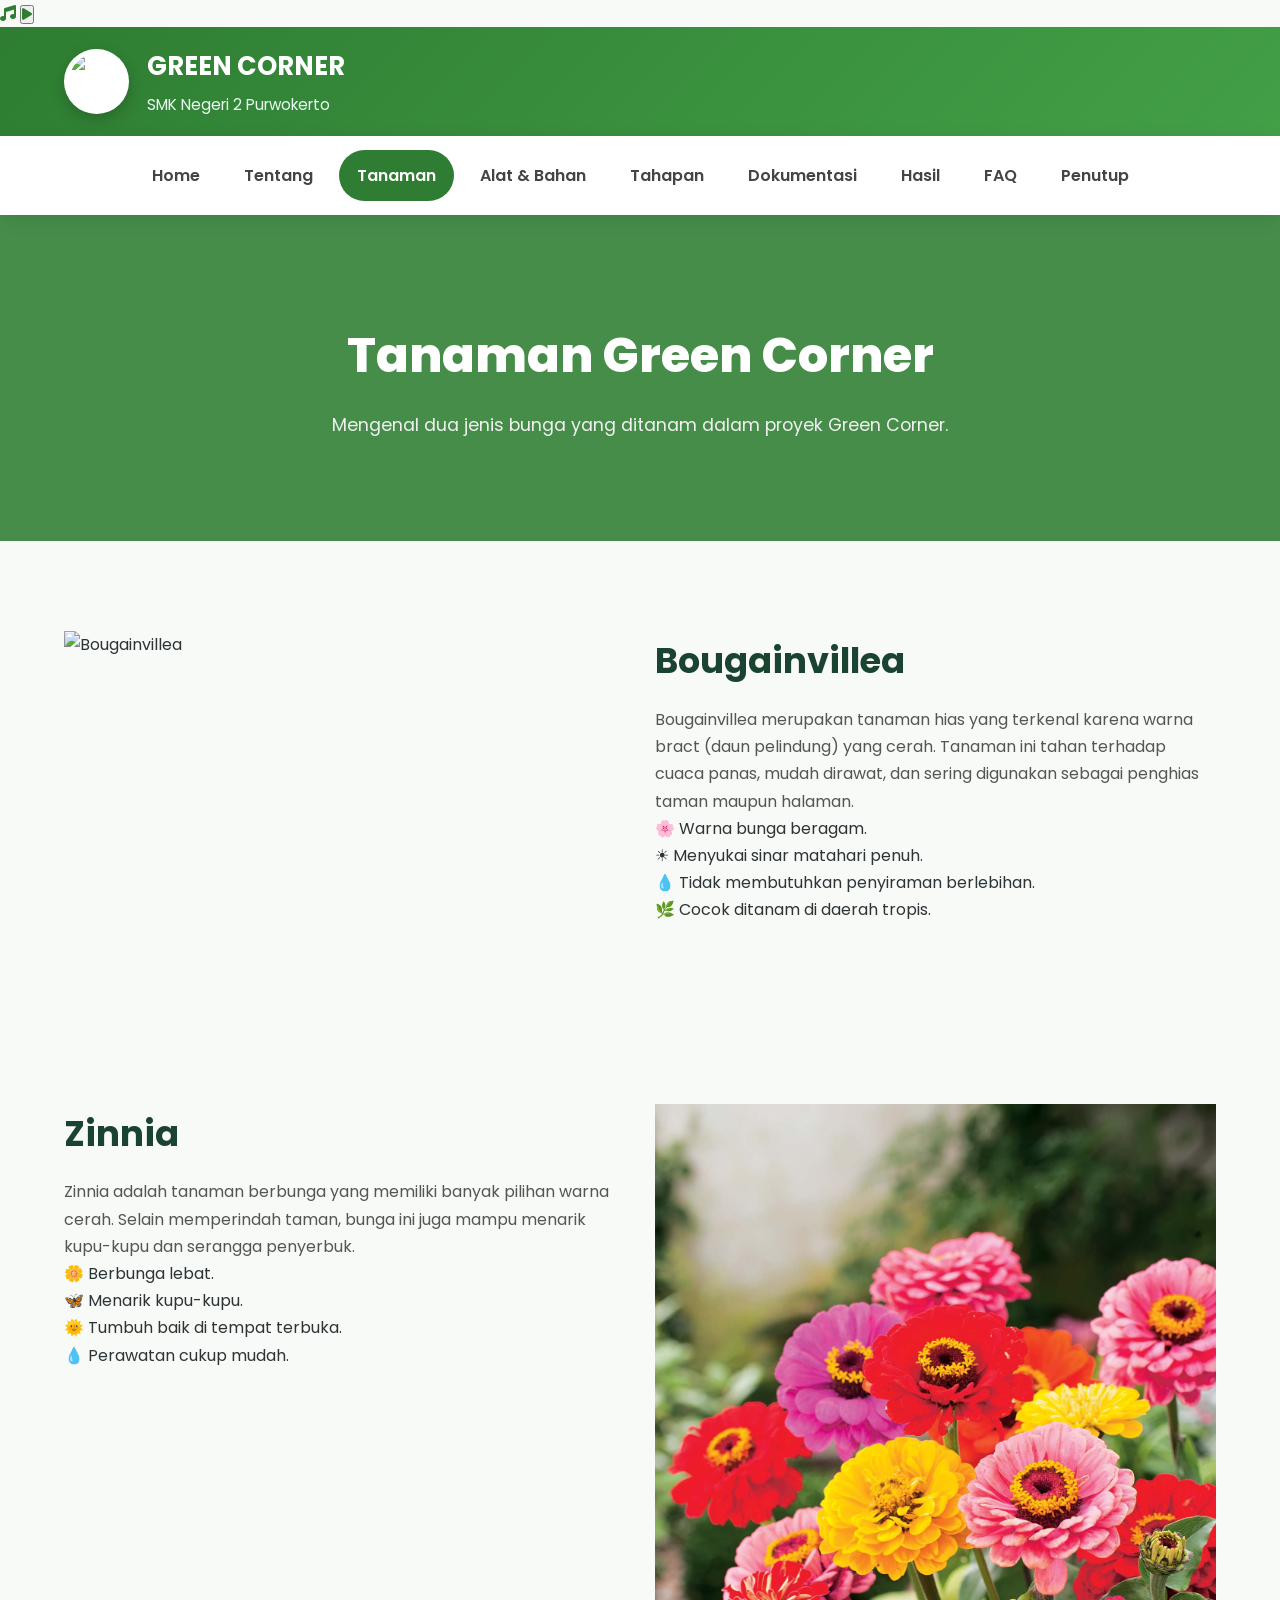
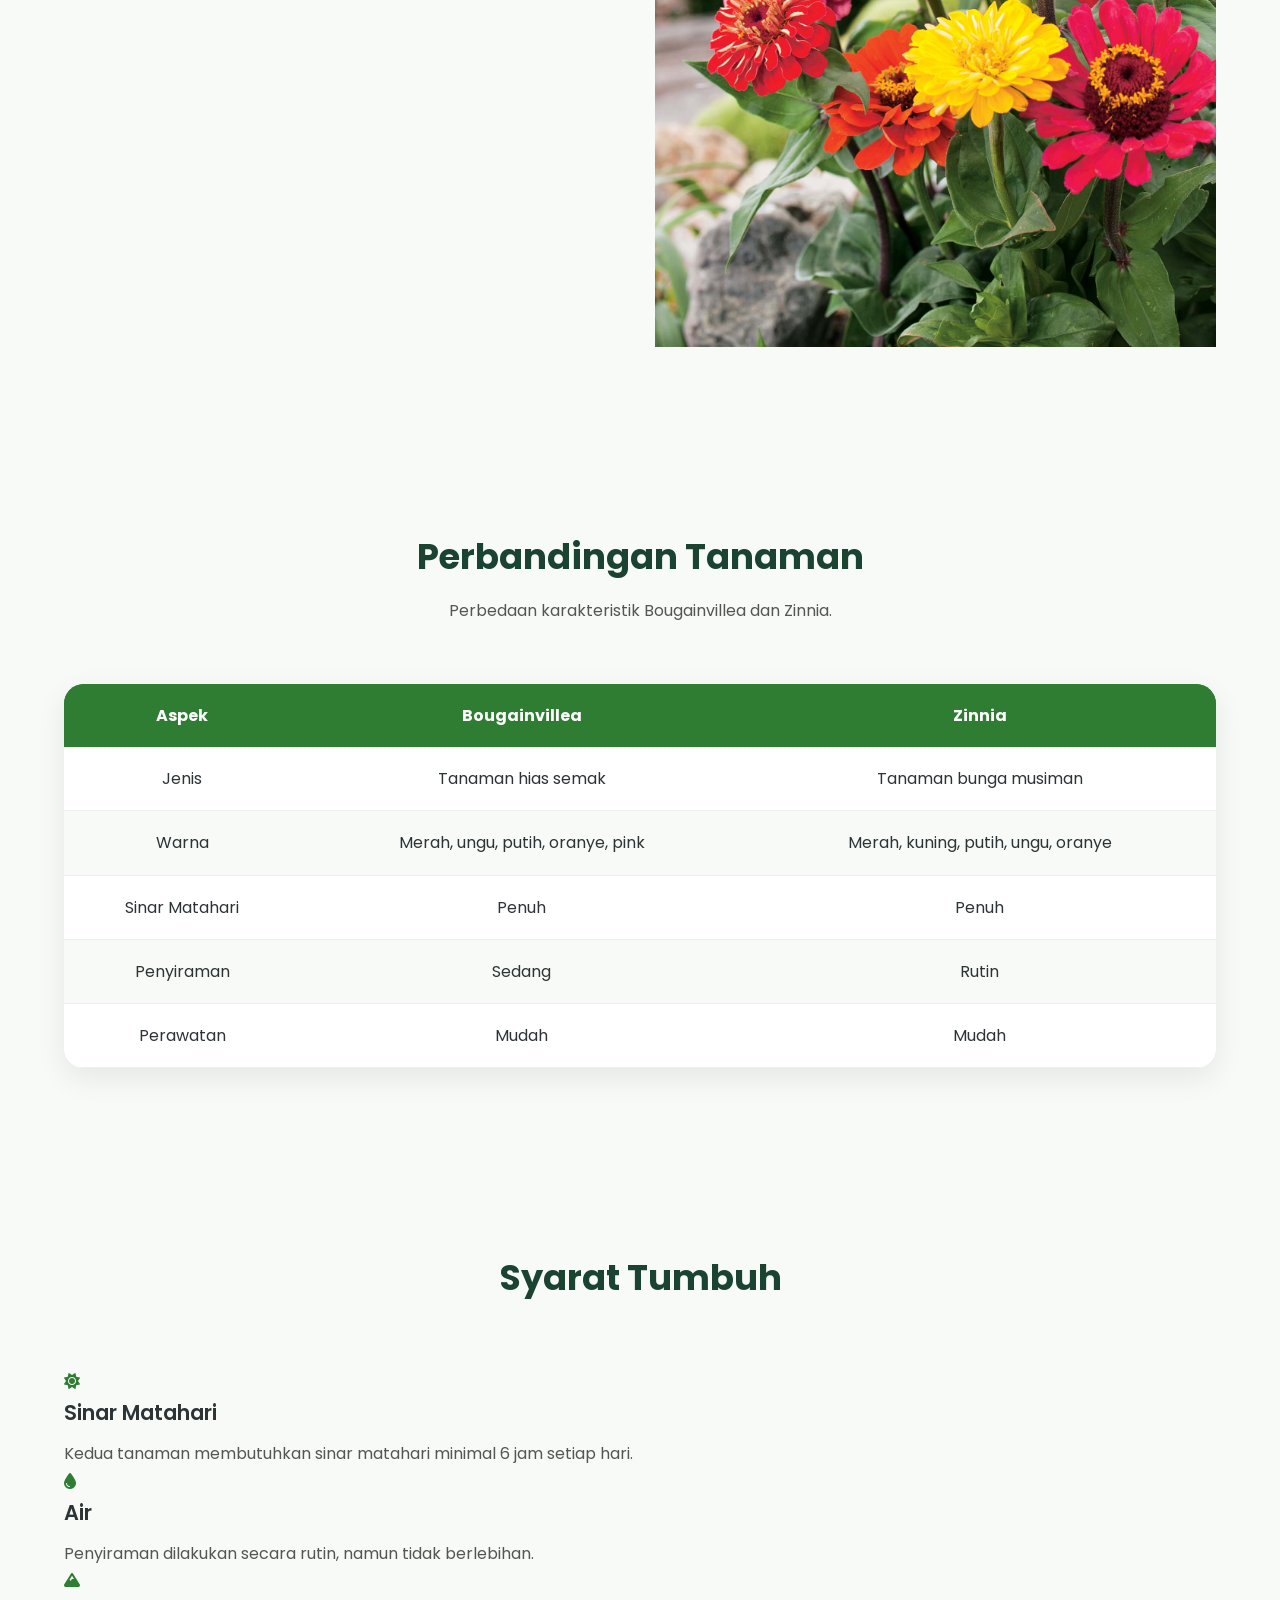
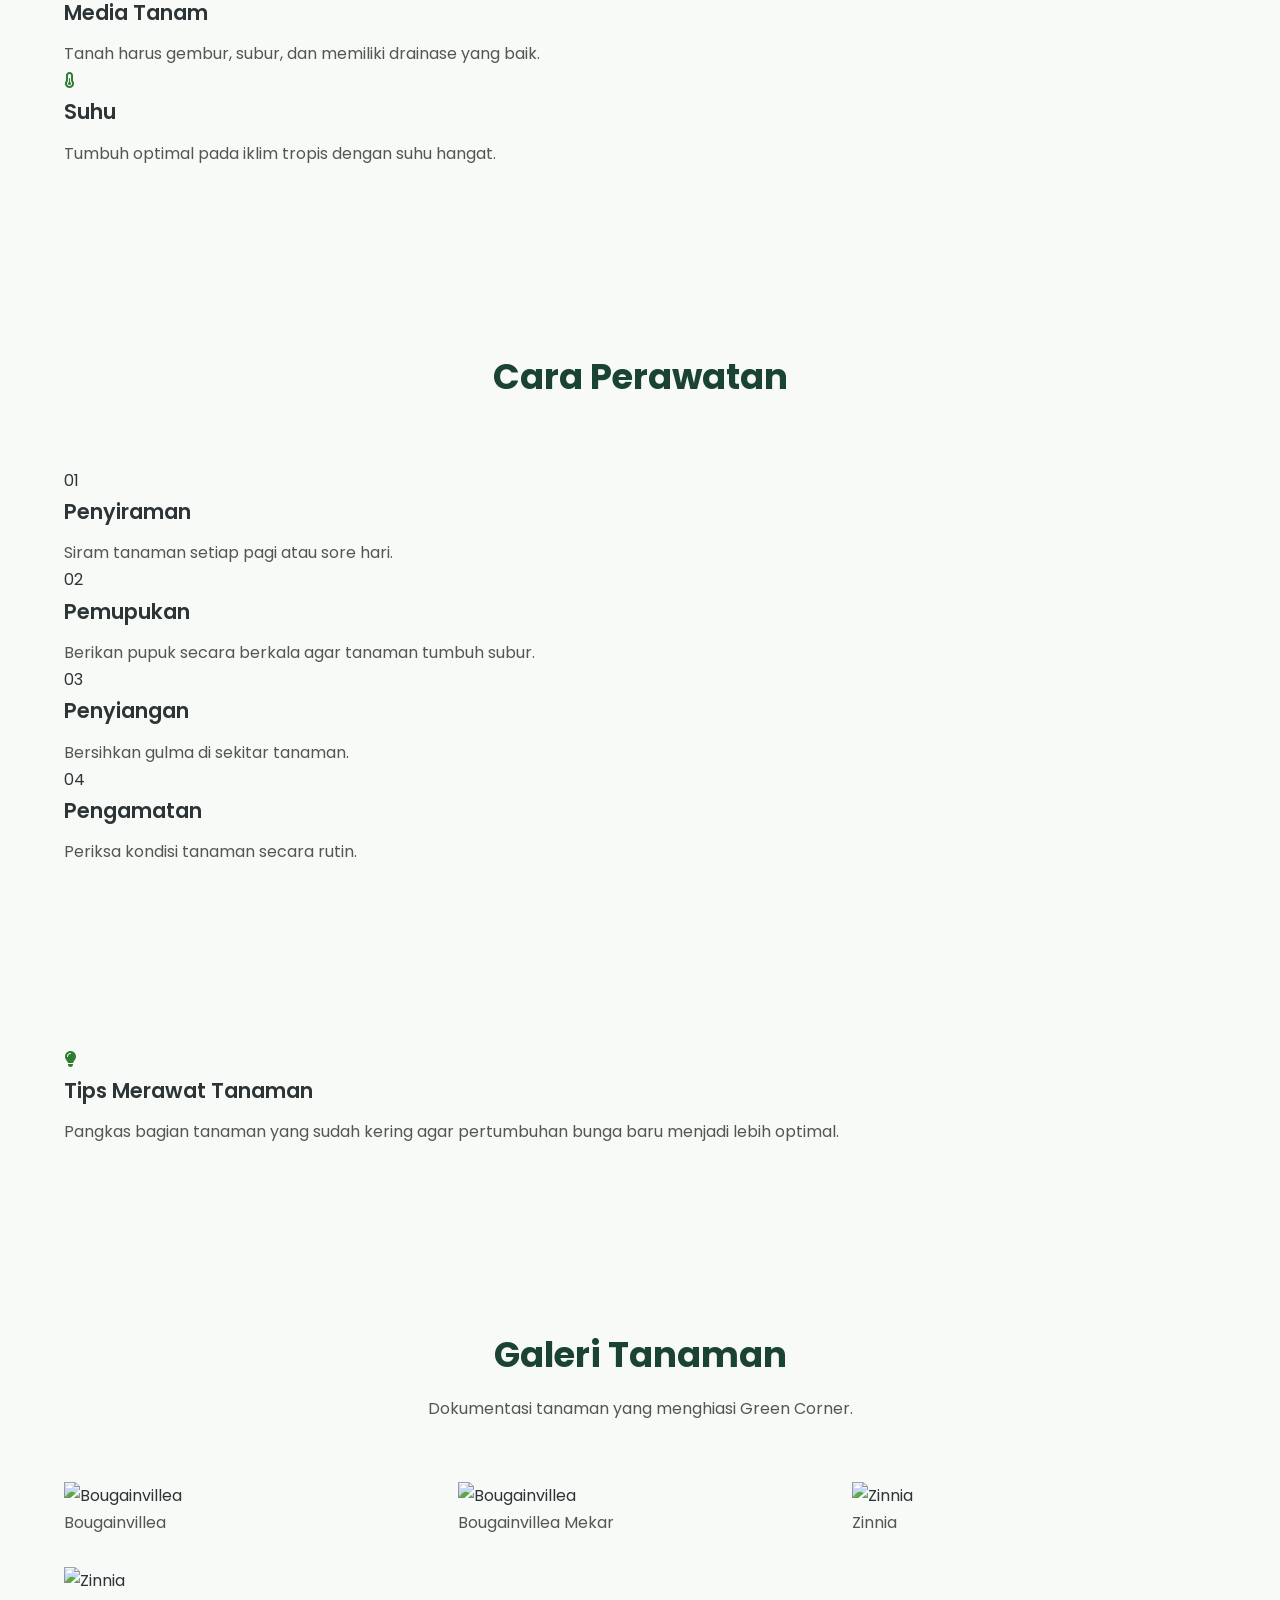
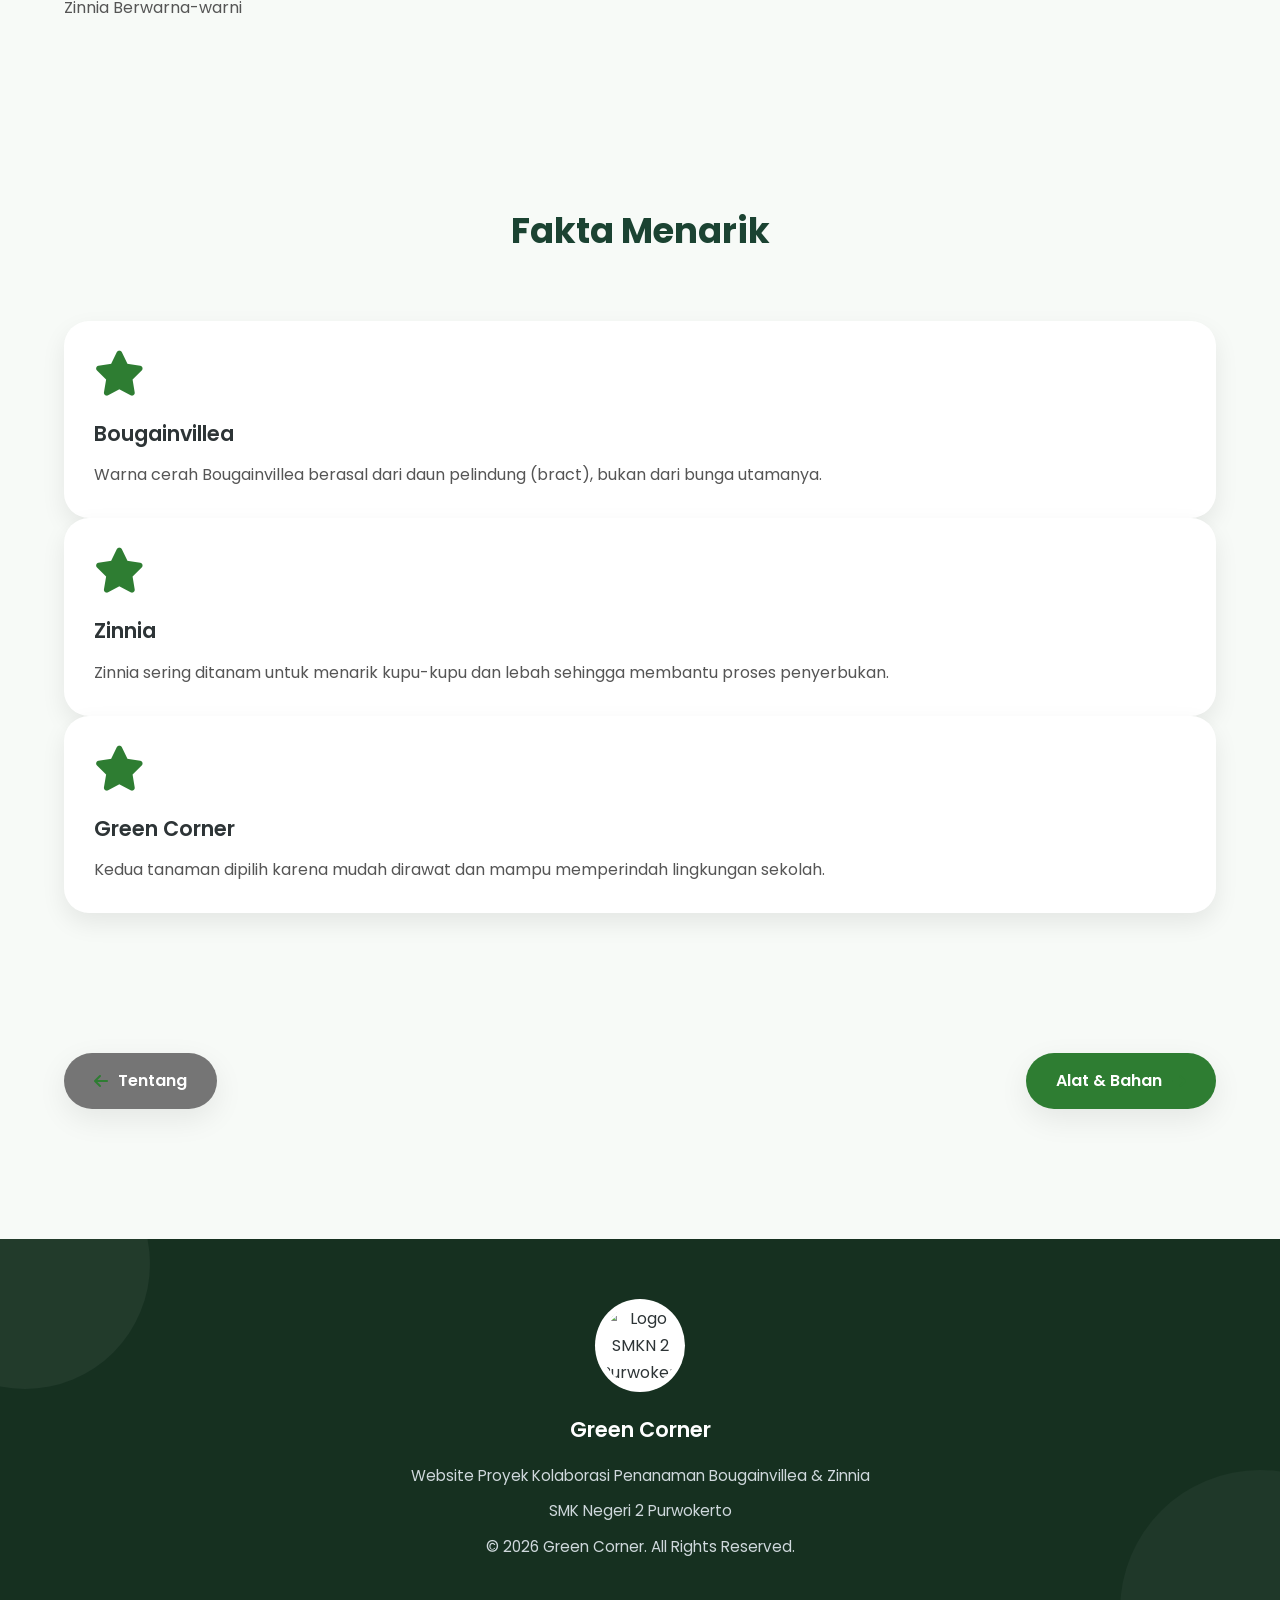
==== commit 752c91b7: "Update tanaman.html" ====
--- a/tanaman.html
+++ b/tanaman.html
@@ -157,9 +157,8 @@
 
             <div class="plant-image">
 
-                <img src="assets/images/bougainvillea.jpg"
+                <img src="assets/tanaman/bougainvillea.jpg"
                     alt="Bougainvillea">
-
             </div>
 
             <div class="plant-content">
@@ -235,9 +234,8 @@
 
             <div class="plant-image">
 
-                <img src="assets/images/zinnia.jpg"
-                    alt="Zinnia">
-
+               <img src="assets/tanaman/zinnia.jpg" 
+                   alt="Zinnia">
             </div>
 
         </div>
@@ -745,4 +743,4 @@
 <script src="js/script.js"></script>
 
 </body>
-</html>+</html>
